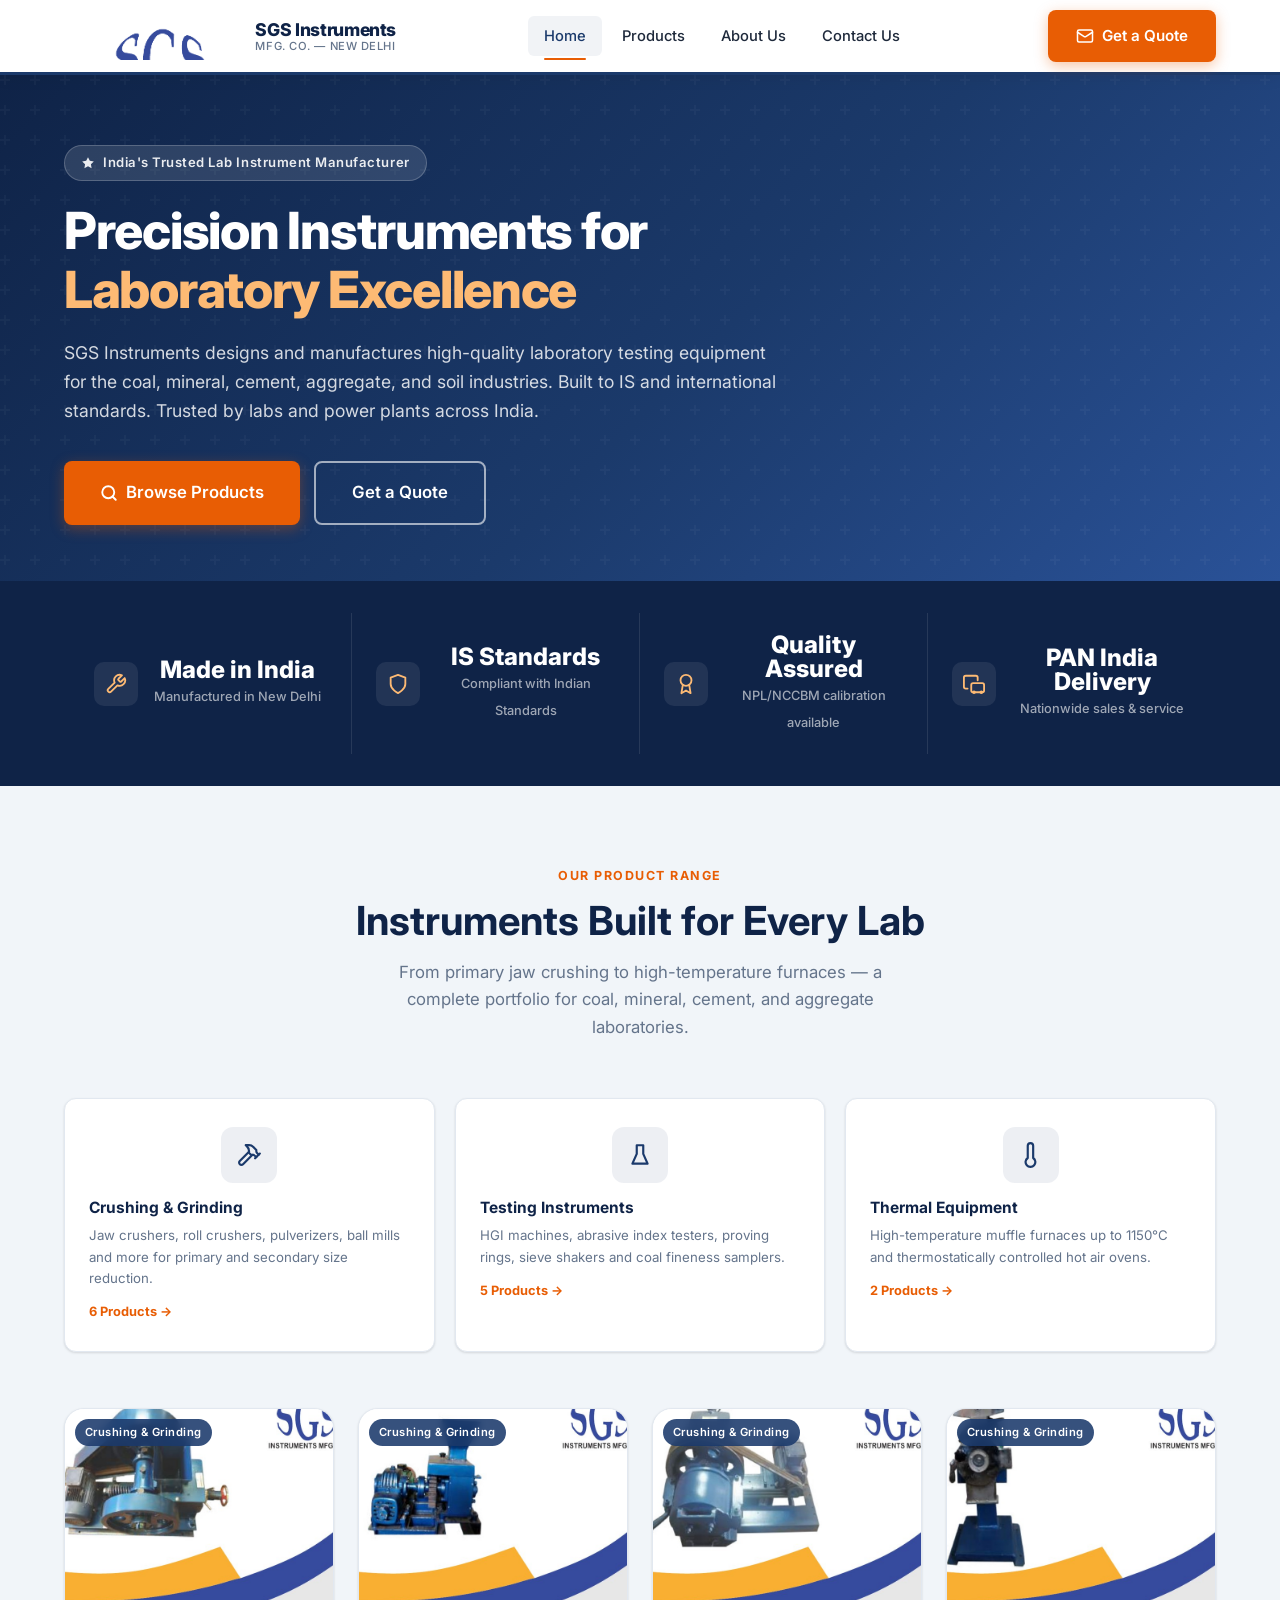
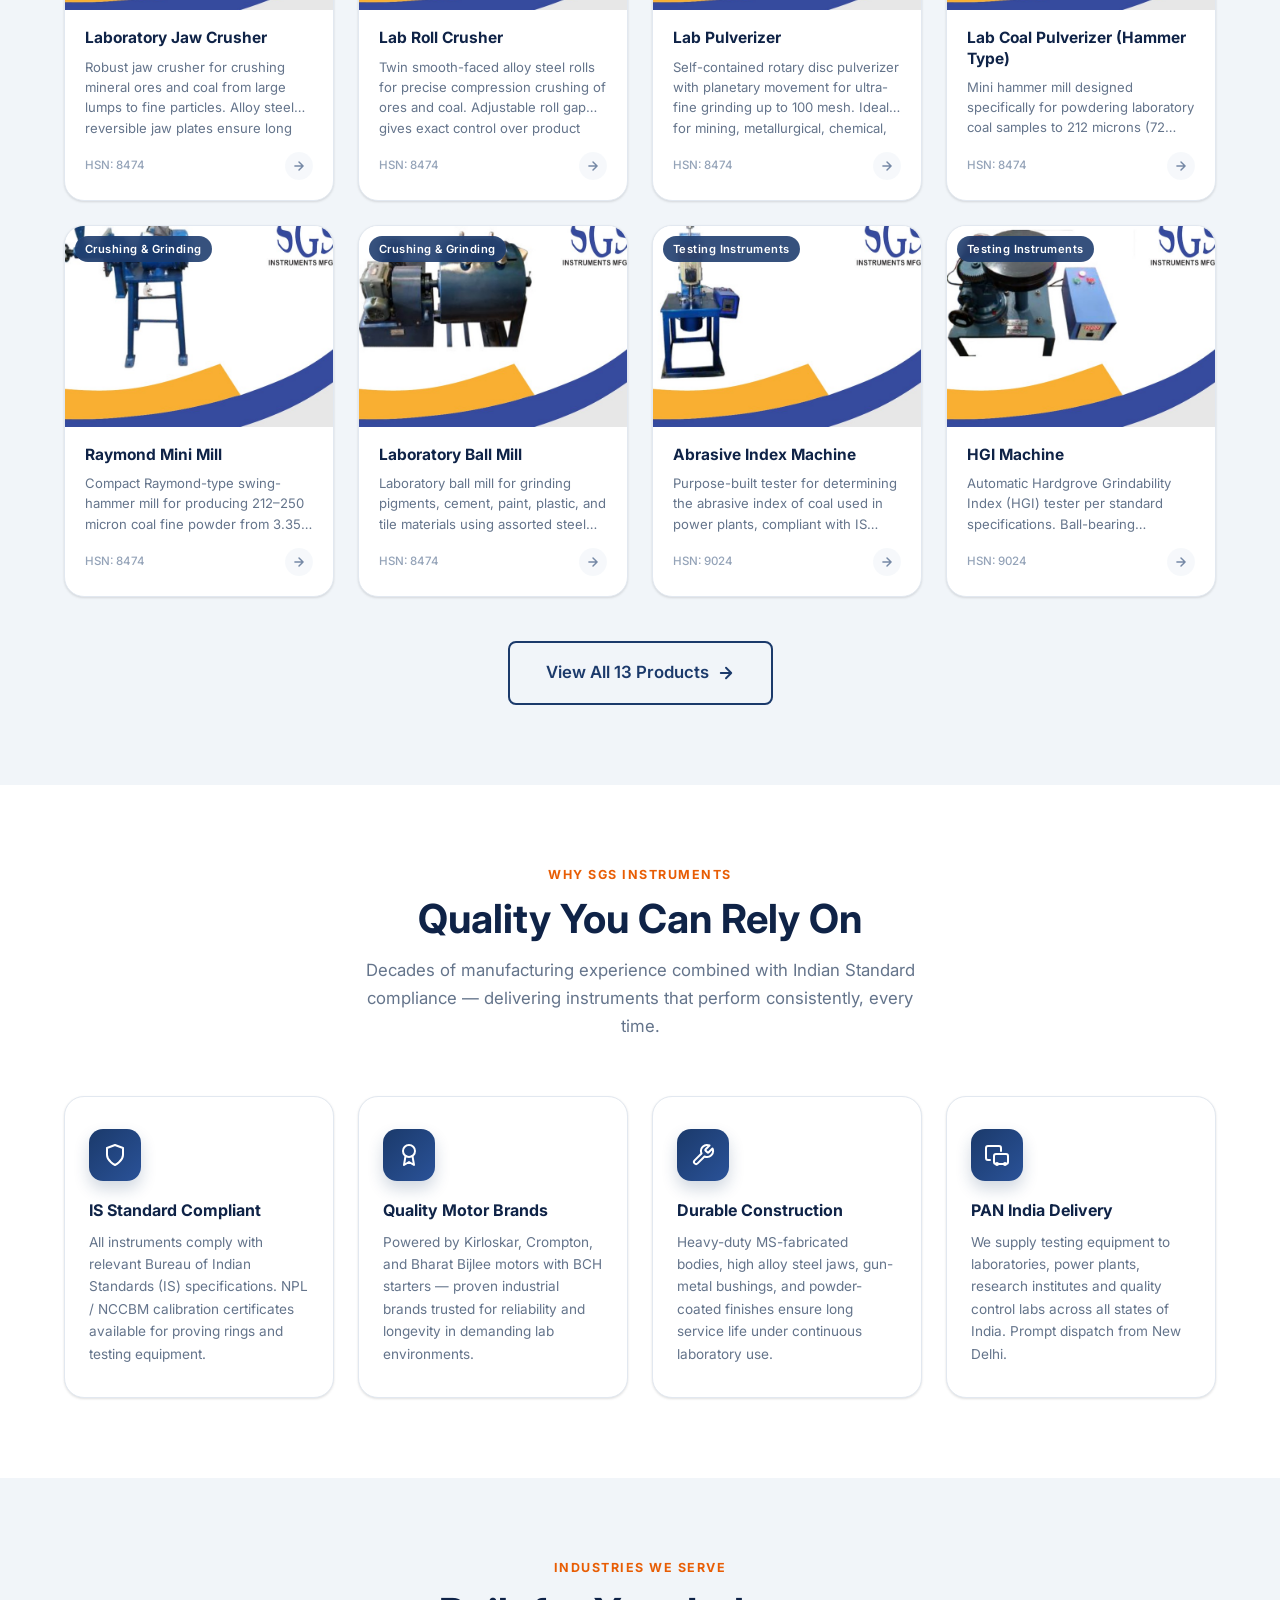
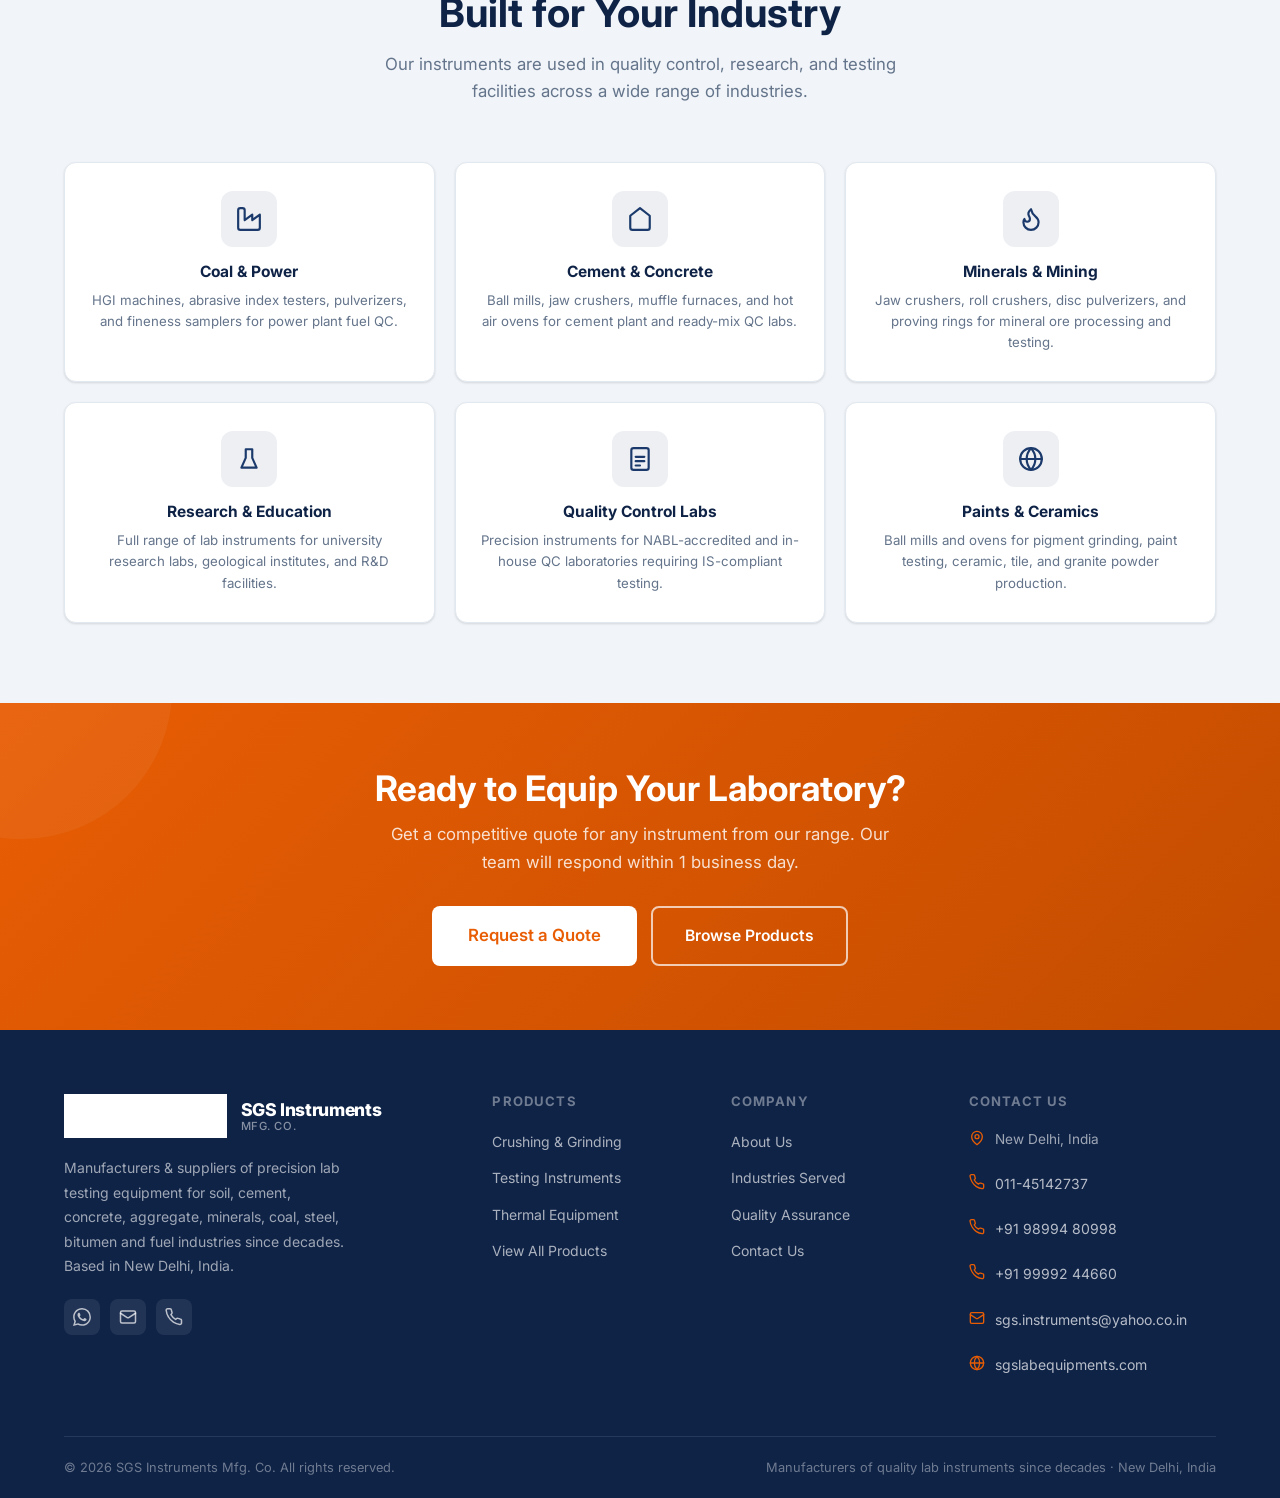
==== index.html @ 37572d3b "Initial website upload" ====
<!DOCTYPE html>
<html lang="en">
<head>
  <meta charset="UTF-8">
  <meta name="viewport" content="width=device-width, initial-scale=1.0">
  <title>SGS Instruments Mfg. Co. | Laboratory Testing Equipment Manufacturer, New Delhi</title>
  <meta name="description" content="SGS Instruments Mfg. Co. — Manufacturers and suppliers of precision laboratory testing equipment for soil, cement, coal, minerals & aggregate. Jaw crushers, pulverizers, furnaces & more. New Delhi, India.">
  <meta name="keywords" content="laboratory testing equipment manufacturer India, lab jaw crusher, coal pulverizer, muffle furnace, lab instruments Delhi, SGS instruments, crushing grinding equipment">
  <meta name="robots" content="index, follow">
  <link rel="canonical" href="https://sgsinstruments.com/index.html">
  <!-- Open Graph -->
  <meta property="og:title" content="SGS Instruments Mfg. Co. — Lab Testing Equipment, New Delhi">
  <meta property="og:description" content="Precision lab testing instruments for soil, cement, coal, minerals & aggregate industries. Manufactured in New Delhi, India.">
  <meta property="og:type" content="website">
  <meta property="og:url" content="https://sgsinstruments.com">
  <!-- Fonts -->
  <link rel="preconnect" href="https://fonts.googleapis.com">
  <link rel="preconnect" href="https://fonts.gstatic.com" crossorigin>
  <link href="https://fonts.googleapis.com/css2?family=Inter:wght@400;500;600;700;800&display=swap" rel="stylesheet">
  <link rel="stylesheet" href="css/style.css">
  <!-- Structured Data -->
  <script type="application/ld+json">
  {
    "@context": "https://schema.org",
    "@type": "Organization",
    "name": "SGS Instruments Mfg. Co.",
    "url": "https://sgsinstruments.com",
    "logo": "https://sgsinstruments.com/images/sgs-logo.png",
    "description": "Manufacturers and suppliers of precision laboratory testing instruments for soil, cement, concrete, coal, minerals, aggregate and more.",
    "address": { "@type": "PostalAddress", "addressLocality": "New Delhi", "addressCountry": "IN" },
    "telephone": "+91-11-45142737",
    "email": "sgs.instruments@yahoo.co.in"
  }
  </script>
</head>
<body>

<header id="site-header">
  <div class="container">
    <div class="header-inner">
      <a href="index.html" class="logo-wrap">
        <img src="images/sgs-logo.png" alt="SGS Instruments Logo" class="logo-img" onerror="this.style.display='none'">
        <div class="logo-text">
          <strong>SGS Instruments</strong>
          <span>MFG. CO. — NEW DELHI</span>
        </div>
      </a>
      <nav class="main-nav" id="main-nav">
        <a href="index.html">Home</a>
        <a href="products.html">Products</a>
        <a href="about.html">About Us</a>
        <a href="contact.html">Contact Us</a>
      </nav>
      <div class="header-cta">
        <a href="contact.html" class="btn btn-primary">
          <svg width="18" height="18" viewBox="0 0 24 24" fill="none" stroke="currentColor" stroke-width="2" stroke-linecap="round" stroke-linejoin="round"><rect width="20" height="16" x="2" y="4" rx="2"/><path d="m22 7-8.97 5.7a1.94 1.94 0 0 1-2.06 0L2 7"/></svg> Get a Quote
        </a>
      </div>
      <button class="nav-toggle" id="nav-toggle" aria-label="Toggle menu">
        <span></span><span></span><span></span>
      </button>
    </div>
    <div class="mobile-menu" id="mobile-menu">
      <a href="index.html">Home</a>
      <a href="products.html">Products</a>
      <a href="about.html">About Us</a>
      <a href="contact.html">Contact Us</a>
      <a href="contact.html" class="btn btn-primary">Get a Quote</a>
    </div>
  </div>
</header>

<!-- HERO SECTION -->
<section class="hero">
  <div class="container">
    <div class="hero-grid">
      <div class="hero-content">
        <div class="hero-badge">
          <svg width="14" height="14" viewBox="0 0 24 24" fill="currentColor"><polygon points="12 2 15.09 8.26 22 9.27 17 14.14 18.18 21.02 12 17.77 5.82 21.02 7 14.14 2 9.27 8.91 8.26 12 2"/></svg>
          India's Trusted Lab Instrument Manufacturer
        </div>
        <h1>
          Precision Instruments for<br>
          <span class="accent">Laboratory Excellence</span>
        </h1>
        <p class="lead">
          SGS Instruments designs and manufactures high-quality laboratory testing equipment for the coal, mineral, cement, aggregate, and soil industries. Built to IS and international standards. Trusted by labs and power plants across India.
        </p>
        <div class="hero-actions">
          <a href="products.html" class="btn btn-primary btn-lg">
            <svg width="18" height="18" viewBox="0 0 24 24" fill="none" stroke="currentColor" stroke-width="2.5" stroke-linecap="round" stroke-linejoin="round"><path d="m21 21-4.34-4.34"/><circle cx="11" cy="11" r="8"/></svg>
            Browse Products
          </a>
          <a href="contact.html" class="btn btn-outline btn-lg">Get a Quote</a>
        </div>
      </div>
    </div>
  </div>
</section>

<!-- STATS BANNER -->
<div class="stats-banner">
  <div class="container">
    <div class="stats-grid">
      <div class="stat-box">
        <div class="icon-wrap">
          <svg width="22" height="22" viewBox="0 0 24 24" fill="none" stroke="#FDBA74" stroke-width="2" stroke-linecap="round" stroke-linejoin="round"><path d="M14.7 6.3a1 1 0 0 0 0 1.4l1.6 1.6a1 1 0 0 0 1.4 0l3.77-3.77a6 6 0 0 1-7.94 7.94l-6.91 6.91a2.12 2.12 0 0 1-3-3l6.91-6.91a6 6 0 0 1 7.94-7.94l-3.76 3.76z"/></svg>
        </div>
        <div class="stat-box-text"><strong>Made in India</strong><span>Manufactured in New Delhi</span></div>
      </div>
      <div class="stat-box">
        <div class="icon-wrap">
          <svg width="22" height="22" viewBox="0 0 24 24" fill="none" stroke="#FDBA74" stroke-width="2" stroke-linecap="round" stroke-linejoin="round"><path d="M12 22s8-4 8-10V5l-8-3-8 3v7c0 6 8 10 8 10z"/></svg>
        </div>
        <div class="stat-box-text"><strong>IS Standards</strong><span>Compliant with Indian Standards</span></div>
      </div>
      <div class="stat-box">
        <div class="icon-wrap">
          <svg width="22" height="22" viewBox="0 0 24 24" fill="none" stroke="#FDBA74" stroke-width="2" stroke-linecap="round" stroke-linejoin="round"><circle cx="12" cy="8" r="6"/><path d="M15.477 12.89 17 22l-5-3-5 3 1.523-9.11"/></svg>
        </div>
        <div class="stat-box-text"><strong>Quality Assured</strong><span>NPL/NCCBM calibration available</span></div>
      </div>
      <div class="stat-box">
        <div class="icon-wrap">
          <svg width="22" height="22" viewBox="0 0 24 24" fill="none" stroke="#FDBA74" stroke-width="2" stroke-linecap="round" stroke-linejoin="round"><path d="M5 17H3a2 2 0 0 1-2-2V5a2 2 0 0 1 2-2h11a2 2 0 0 1 2 2v3"/><rect x="9" y="11" width="14" height="10" rx="2"/><circle cx="12" cy="21" r="1"/><circle cx="20" cy="21" r="1"/></svg>
        </div>
        <div class="stat-box-text"><strong>PAN India Delivery</strong><span>Nationwide sales & service</span></div>
      </div>
    </div>
  </div>
</div>

<!-- PRODUCTS PREVIEW SECTION -->
<section class="section">
  <div class="container">
    <div class="section-header">
      <p class="eyebrow">Our Product Range</p>
      <h2>Instruments Built for Every Lab</h2>
      <p>From primary jaw crushing to high-temperature furnaces — a complete portfolio for coal, mineral, cement, and aggregate laboratories.</p>
    </div>

    <!-- Category cards -->
    <div class="industries-grid" style="margin-bottom:56px;">
      <a href="products.html?category=Crushing+%26+Grinding" class="industry-card" style="text-decoration:none;text-align:left;">
        <div class="industry-icon">
          <svg width="26" height="26" viewBox="0 0 24 24" fill="none" stroke="#1B3A6B" stroke-width="2" stroke-linecap="round" stroke-linejoin="round"><path d="m15 12-8.5 8.5c-.83.83-2.17.83-3 0 0 0 0 0 0 0a2.12 2.12 0 0 1 0-3L12 9"/><path d="M17.64 15 22 10.64"/><path d="m20.91 11.7-1.25-1.25c-.6-.6-.93-1.4-.93-2.25v-.86L16.01 4.6a5.56 5.56 0 0 0-3.94-1.64H9l.92.82A6.18 6.18 0 0 1 12 8.4v1.56l2 2h2.47l2.26 1.91"/></svg>
        </div>
        <h3>Crushing & Grinding</h3>
        <p>Jaw crushers, roll crushers, pulverizers, ball mills and more for primary and secondary size reduction.</p>
        <span style="font-size:0.8rem;font-weight:700;color:#E85D04;margin-top:12px;display:inline-block;">6 Products →</span>
      </a>
      <a href="products.html?category=Testing+Instruments" class="industry-card" style="text-decoration:none;text-align:left;">
        <div class="industry-icon">
          <svg width="26" height="26" viewBox="0 0 24 24" fill="none" stroke="#1B3A6B" stroke-width="2" stroke-linecap="round" stroke-linejoin="round"><path d="M9 3h6v8l4 9H5l4-9V3"/></svg>
        </div>
        <h3>Testing Instruments</h3>
        <p>HGI machines, abrasive index testers, proving rings, sieve shakers and coal fineness samplers.</p>
        <span style="font-size:0.8rem;font-weight:700;color:#E85D04;margin-top:12px;display:inline-block;">5 Products →</span>
      </a>
      <a href="products.html?category=Thermal+Equipment" class="industry-card" style="text-decoration:none;text-align:left;">
        <div class="industry-icon">
          <svg width="26" height="26" viewBox="0 0 24 24" fill="none" stroke="#1B3A6B" stroke-width="2" stroke-linecap="round" stroke-linejoin="round"><path d="M14 14.76V3.5a2.5 2.5 0 0 0-5 0v11.26a4.5 4.5 0 1 0 5 0z"/></svg>
        </div>
        <h3>Thermal Equipment</h3>
        <p>High-temperature muffle furnaces up to 1150°C and thermostatically controlled hot air ovens.</p>
        <span style="font-size:0.8rem;font-weight:700;color:#E85D04;margin-top:12px;display:inline-block;">2 Products →</span>
      </a>
    </div>

    <!-- Product cards grid (first 8) -->
    <div class="products-grid" id="home-products-grid"></div>

    <div style="text-align:center; margin-top:44px;">
      <a href="products.html" class="btn btn-ghost btn-lg">
        View All 13 Products
        <svg width="18" height="18" viewBox="0 0 24 24" fill="none" stroke="currentColor" stroke-width="2.5" stroke-linecap="round" stroke-linejoin="round"><path d="M5 12h14M12 5l7 7-7 7"/></svg>
      </a>
    </div>
  </div>
</section>

<!-- WHY CHOOSE US -->
<section class="section bg-white">
  <div class="container">
    <div class="section-header">
      <p class="eyebrow">Why SGS Instruments</p>
      <h2>Quality You Can Rely On</h2>
      <p>Decades of manufacturing experience combined with Indian Standard compliance — delivering instruments that perform consistently, every time.</p>
    </div>
    <div class="why-grid">
      <div class="why-card">
        <div class="why-icon">
          <svg width="24" height="24" viewBox="0 0 24 24" fill="none" stroke="white" stroke-width="2" stroke-linecap="round" stroke-linejoin="round"><path d="M12 22s8-4 8-10V5l-8-3-8 3v7c0 6 8 10 8 10z"/></svg>
        </div>
        <h3>IS Standard Compliant</h3>
        <p>All instruments comply with relevant Bureau of Indian Standards (IS) specifications. NPL / NCCBM calibration certificates available for proving rings and testing equipment.</p>
      </div>
      <div class="why-card">
        <div class="why-icon">
          <svg width="24" height="24" viewBox="0 0 24 24" fill="none" stroke="white" stroke-width="2" stroke-linecap="round" stroke-linejoin="round"><circle cx="12" cy="8" r="6"/><path d="M15.477 12.89 17 22l-5-3-5 3 1.523-9.11"/></svg>
        </div>
        <h3>Quality Motor Brands</h3>
        <p>Powered by Kirloskar, Crompton, and Bharat Bijlee motors with BCH starters — proven industrial brands trusted for reliability and longevity in demanding lab environments.</p>
      </div>
      <div class="why-card">
        <div class="why-icon">
          <svg width="24" height="24" viewBox="0 0 24 24" fill="none" stroke="white" stroke-width="2" stroke-linecap="round" stroke-linejoin="round"><path d="M14.7 6.3a1 1 0 0 0 0 1.4l1.6 1.6a1 1 0 0 0 1.4 0l3.77-3.77a6 6 0 0 1-7.94 7.94l-6.91 6.91a2.12 2.12 0 0 1-3-3l6.91-6.91a6 6 0 0 1 7.94-7.94l-3.76 3.76z"/></svg>
        </div>
        <h3>Durable Construction</h3>
        <p>Heavy-duty MS-fabricated bodies, high alloy steel jaws, gun-metal bushings, and powder-coated finishes ensure long service life under continuous laboratory use.</p>
      </div>
      <div class="why-card">
        <div class="why-icon">
          <svg width="24" height="24" viewBox="0 0 24 24" fill="none" stroke="white" stroke-width="2" stroke-linecap="round" stroke-linejoin="round"><path d="M5 17H3a2 2 0 0 1-2-2V5a2 2 0 0 1 2-2h11a2 2 0 0 1 2 2v3"/><rect x="9" y="11" width="14" height="10" rx="2"/><circle cx="12" cy="21" r="1"/><circle cx="20" cy="21" r="1"/></svg>
        </div>
        <h3>PAN India Delivery</h3>
        <p>We supply testing equipment to laboratories, power plants, research institutes and quality control labs across all states of India. Prompt dispatch from New Delhi.</p>
      </div>
    </div>
  </div>
</section>

<!-- INDUSTRIES SERVED -->
<section class="section">
  <div class="container">
    <div class="section-header">
      <p class="eyebrow">Industries We Serve</p>
      <h2>Built for Your Industry</h2>
      <p>Our instruments are used in quality control, research, and testing facilities across a wide range of industries.</p>
    </div>
    <div class="industries-grid">
      <div class="industry-card">
        <div class="industry-icon">
          <svg width="26" height="26" viewBox="0 0 24 24" fill="none" stroke="#1B3A6B" stroke-width="2" stroke-linecap="round" stroke-linejoin="round"><path d="M2 20a2 2 0 0 0 2 2h16a2 2 0 0 0 2-2V8l-7 5V8l-7 5V4a2 2 0 0 0-2-2H4a2 2 0 0 0-2 2Z"/></svg>
        </div>
        <h3>Coal & Power</h3>
        <p>HGI machines, abrasive index testers, pulverizers, and fineness samplers for power plant fuel QC.</p>
      </div>
      <div class="industry-card">
        <div class="industry-icon">
          <svg width="26" height="26" viewBox="0 0 24 24" fill="none" stroke="#1B3A6B" stroke-width="2" stroke-linecap="round" stroke-linejoin="round"><path d="M3 9l9-7 9 7v11a2 2 0 0 1-2 2H5a2 2 0 0 1-2-2z"/></svg>
        </div>
        <h3>Cement & Concrete</h3>
        <p>Ball mills, jaw crushers, muffle furnaces, and hot air ovens for cement plant and ready-mix QC labs.</p>
      </div>
      <div class="industry-card">
        <div class="industry-icon">
          <svg width="26" height="26" viewBox="0 0 24 24" fill="none" stroke="#1B3A6B" stroke-width="2" stroke-linecap="round" stroke-linejoin="round"><path d="M8.5 14.5A2.5 2.5 0 0 0 11 12c0-1.38-.5-2-1-3-1.072-2.143-.224-4.054 2-6 .5 2.5 2 4.9 4 6.5 2 1.6 3 3.5 3 5.5a7 7 0 1 1-14 0c0-1.153.433-2.294 1-3a2.5 2.5 0 0 0 2.5 2.5z"/></svg>
        </div>
        <h3>Minerals & Mining</h3>
        <p>Jaw crushers, roll crushers, disc pulverizers, and proving rings for mineral ore processing and testing.</p>
      </div>
      <div class="industry-card">
        <div class="industry-icon">
          <svg width="26" height="26" viewBox="0 0 24 24" fill="none" stroke="#1B3A6B" stroke-width="2" stroke-linecap="round" stroke-linejoin="round"><path d="M9 3h6v8l4 9H5l4-9V3"/></svg>
        </div>
        <h3>Research & Education</h3>
        <p>Full range of lab instruments for university research labs, geological institutes, and R&D facilities.</p>
      </div>
      <div class="industry-card">
        <div class="industry-icon">
          <svg width="26" height="26" viewBox="0 0 24 24" fill="none" stroke="#1B3A6B" stroke-width="2" stroke-linecap="round" stroke-linejoin="round"><rect width="16" height="20" x="4" y="2" rx="2"/><line x1="8" x2="16" y1="10" y2="10"/><line x1="8" x2="16" y1="14" y2="14"/><line x1="8" x2="12" y1="18" y2="18"/></svg>
        </div>
        <h3>Quality Control Labs</h3>
        <p>Precision instruments for NABL-accredited and in-house QC laboratories requiring IS-compliant testing.</p>
      </div>
      <div class="industry-card">
        <div class="industry-icon">
          <svg width="26" height="26" viewBox="0 0 24 24" fill="none" stroke="#1B3A6B" stroke-width="2" stroke-linecap="round" stroke-linejoin="round"><circle cx="12" cy="12" r="10"/><path d="M12 2a14.5 14.5 0 0 0 0 20 14.5 14.5 0 0 0 0-20"/><path d="M2 12h20"/></svg>
        </div>
        <h3>Paints & Ceramics</h3>
        <p>Ball mills and ovens for pigment grinding, paint testing, ceramic, tile, and granite powder production.</p>
      </div>
    </div>
  </div>
</section>

<!-- CTA BANNER -->
<section class="cta-banner">
  <div class="container" style="position:relative;z-index:1">
    <h2>Ready to Equip Your Laboratory?</h2>
    <p>Get a competitive quote for any instrument from our range. Our team will respond within 1 business day.</p>
    <div class="cta-actions">
      <a href="contact.html" class="btn btn-white btn-lg">Request a Quote</a>
      <a href="products.html" class="btn-outline-white btn-lg">Browse Products</a>
    </div>
  </div>
</section>

<!-- FOOTER (injected by app.js) -->
<footer id="site-footer"></footer>

<script src="js/products-data.js"></script>
<script src="js/app.js"></script>
<script>
// Render first 8 product cards on homepage
document.addEventListener('DOMContentLoaded', () => {
  const grid = document.getElementById('home-products-grid');
  if (!grid || !PRODUCTS) return;

  const first8 = PRODUCTS.slice(0, 8);
  grid.innerHTML = first8.map(p => `
    <a class="product-card" href="product.html?id=${p.id}">
      <div class="card-img">
        <img src="${p.image}" alt="${p.name}" loading="lazy">
        <span class="card-category-badge">${p.category}</span>
      </div>
      <div class="card-body">
        <h3>${p.name}</h3>
        <p>${p.shortDesc}</p>
        <div class="card-footer-row">
          <span class="hsn-tag">HSN: ${p.hsnCode}</span>
          <span class="card-arrow">
            <svg width="14" height="14" viewBox="0 0 24 24" fill="none" stroke="currentColor" stroke-width="2.5" stroke-linecap="round" stroke-linejoin="round"><path d="M5 12h14M12 5l7 7-7 7"/></svg>
          </span>
        </div>
      </div>
    </a>
  `).join('');
});
</script>
</body>
</html>
---- css/style.css ----
/* ============================================================
   SGS INSTRUMENTS — MAIN STYLESHEET
   Design System: Deep Navy (#1B3A6B) + Orange (#E85D04) + White
   ============================================================ */

/* ---------- CSS Variables ---------- */
:root {
  --primary:       #1B3A6B;
  --primary-dark:  #0F2347;
  --primary-light: #2A5298;
  --accent:        #E85D04;
  --accent-hover:  #C44D00;
  --white:         #FFFFFF;
  --bg:            #F1F5F9;
  --surface:       #FFFFFF;
  --border:        #E2E8F0;
  --text:          #1E293B;
  --text-muted:    #64748B;
  --text-light:    #94A3B8;
  --success:       #16A34A;
  --shadow-sm:     0 1px 3px rgba(0,0,0,0.08), 0 1px 2px rgba(0,0,0,0.05);
  --shadow-md:     0 4px 16px rgba(0,0,0,0.08), 0 2px 6px rgba(0,0,0,0.05);
  --shadow-lg:     0 10px 40px rgba(0,0,0,0.10), 0 4px 12px rgba(0,0,0,0.07);
  --shadow-xl:     0 20px 60px rgba(0,0,0,0.14), 0 8px 24px rgba(0,0,0,0.08);
  --radius:        12px;
  --radius-lg:     20px;
  --transition:    0.25s ease;
}

/* ---------- Reset & Base ---------- */
*, *::before, *::after { box-sizing: border-box; margin: 0; padding: 0; }

html { scroll-behavior: smooth; }

body {
  font-family: 'Inter', system-ui, -apple-system, sans-serif;
  font-size: 16px;
  line-height: 1.65;
  color: var(--text);
  background: var(--bg);
}

img { max-width: 100%; height: auto; display: block; }
a  { text-decoration: none; color: inherit; }
ul { list-style: none; }

h1, h2, h3, h4 {
  line-height: 1.2;
  font-weight: 700;
  color: var(--text);
}

/* ---------- Utility Classes ---------- */
.container {
  max-width: 1200px;
  margin: 0 auto;
  padding: 0 24px;
}

.section { padding: 80px 0; }
.section-sm { padding: 50px 0; }

.section-header { text-align: center; margin-bottom: 56px; }
.section-header .eyebrow {
  font-size: 0.78rem;
  font-weight: 700;
  letter-spacing: 0.12em;
  text-transform: uppercase;
  color: var(--accent);
  margin-bottom: 10px;
}
.section-header h2 {
  font-size: clamp(1.7rem, 3.5vw, 2.5rem);
  color: var(--primary-dark);
  margin-bottom: 14px;
}
.section-header p {
  font-size: 1.05rem;
  color: var(--text-muted);
  max-width: 560px;
  margin: 0 auto;
}

.btn {
  display: inline-flex;
  align-items: center;
  gap: 8px;
  padding: 13px 28px;
  border-radius: 8px;
  font-size: 0.95rem;
  font-weight: 600;
  cursor: pointer;
  border: none;
  transition: all var(--transition);
  white-space: nowrap;
}
.btn-primary {
  background: var(--accent);
  color: var(--white);
  box-shadow: 0 4px 14px rgba(232, 93, 4, 0.35);
}
.btn-primary:hover {
  background: var(--accent-hover);
  box-shadow: 0 6px 20px rgba(232, 93, 4, 0.45);
  transform: translateY(-1px);
}
.btn-outline {
  background: transparent;
  color: var(--white);
  border: 2px solid rgba(255,255,255,0.6);
}
.btn-outline:hover {
  background: rgba(255,255,255,0.12);
  border-color: var(--white);
}
.btn-secondary {
  background: var(--primary);
  color: var(--white);
}
.btn-secondary:hover {
  background: var(--primary-dark);
  transform: translateY(-1px);
}
.btn-ghost {
  background: transparent;
  color: var(--primary);
  border: 2px solid var(--primary);
}
.btn-ghost:hover {
  background: var(--primary);
  color: var(--white);
}
.btn-lg { padding: 16px 36px; font-size: 1.05rem; }

/* ---------- Header / Navigation ---------- */
#site-header {
  position: sticky;
  top: 0;
  z-index: 1000;
  background: var(--white);
  box-shadow: 0 2px 16px rgba(0,0,0,0.07);
  border-bottom: 3px solid var(--primary);
}
.header-inner {
  display: flex;
  align-items: center;
  justify-content: space-between;
  height: 72px;
  gap: 32px;
}
.logo-wrap {
  display: flex;
  align-items: center;
  gap: 14px;
  flex-shrink: 0;
}
.logo-img { height: 48px; width: auto; }
.logo-text { display: flex; flex-direction: column; line-height: 1.2; }
.logo-text strong {
  font-size: 1.1rem;
  font-weight: 800;
  color: var(--primary-dark);
  letter-spacing: -0.02em;
}
.logo-text span {
  font-size: 0.7rem;
  color: var(--text-muted);
  letter-spacing: 0.05em;
  font-weight: 500;
}

nav.main-nav { display: flex; align-items: center; gap: 4px; }
nav.main-nav a {
  padding: 8px 16px;
  border-radius: 6px;
  font-size: 0.92rem;
  font-weight: 500;
  color: var(--text);
  transition: all var(--transition);
  position: relative;
}
nav.main-nav a:hover,
nav.main-nav a.active {
  color: var(--primary);
  background: rgba(27, 58, 107, 0.06);
}
nav.main-nav a.active::after {
  content: '';
  position: absolute;
  bottom: -4px;
  left: 16px;
  right: 16px;
  height: 2px;
  background: var(--accent);
  border-radius: 2px;
}

.header-cta { flex-shrink: 0; }

/* Mobile nav toggle */
.nav-toggle {
  display: none;
  background: none;
  border: none;
  cursor: pointer;
  padding: 6px;
  flex-direction: column;
  gap: 5px;
}
.nav-toggle span {
  display: block;
  width: 24px;
  height: 2px;
  background: var(--primary-dark);
  border-radius: 2px;
  transition: all var(--transition);
}
.nav-toggle.open span:nth-child(1) { transform: rotate(45deg) translate(5px, 5px); }
.nav-toggle.open span:nth-child(2) { opacity: 0; }
.nav-toggle.open span:nth-child(3) { transform: rotate(-45deg) translate(5px, -5px); }

.mobile-menu { display: none; }

/* ---------- Hero Section ---------- */
.hero {
  background: linear-gradient(135deg, var(--primary-dark) 0%, var(--primary) 55%, var(--primary-light) 100%);
  color: var(--white);
  padding: 70px 0 56px;
  position: relative;
  overflow: hidden;
}
.hero::before {
  content: '';
  position: absolute;
  inset: 0;
  background: url("data:image/svg+xml,%3Csvg width='60' height='60' viewBox='0 0 60 60' xmlns='http://www.w3.org/2000/svg'%3E%3Cg fill='none' fill-rule='evenodd'%3E%3Cg fill='%23ffffff' fill-opacity='0.03'%3E%3Cpath d='M36 34v-4h-2v4h-4v2h4v4h2v-4h4v-2h-4zm0-30V0h-2v4h-4v2h4v4h2V6h4V4h-4zM6 34v-4H4v4H0v2h4v4h2v-4h4v-2H6zM6 4V0H4v4H0v2h4v4h2V6h4V4H6z'/%3E%3C/g%3E%3C/g%3E%3C/svg%3E");
}
.hero-grid {
  display: grid;
  grid-template-columns: 1fr;
  position: relative;
  z-index: 1;
}
.hero-badge {
  display: inline-flex;
  align-items: center;
  gap: 8px;
  background: rgba(255,255,255,0.12);
  border: 1px solid rgba(255,255,255,0.2);
  border-radius: 100px;
  padding: 6px 16px;
  font-size: 0.82rem;
  font-weight: 600;
  letter-spacing: 0.04em;
  margin-bottom: 20px;
  color: rgba(255,255,255,0.9);
}
.hero h1 {
  font-size: clamp(2rem, 4.5vw, 3.2rem);
  font-weight: 800;
  color: var(--white);
  letter-spacing: -0.025em;
  margin-bottom: 20px;
  line-height: 1.15;
}
.hero h1 .accent { color: #FDBA74; }
.hero p.lead {
  font-size: 1.1rem;
  color: rgba(255,255,255,0.82);
  margin-bottom: 36px;
  max-width: 720px;
}
.hero-actions { display: flex; gap: 14px; flex-wrap: wrap; }
.hero-stats {
  display: flex;
  gap: 32px;
  margin-top: 48px;
  padding-top: 32px;
  border-top: 1px solid rgba(255,255,255,0.15);
}
.stat-item {}
.stat-item strong {
  display: block;
  font-size: 1.8rem;
  font-weight: 800;
  color: var(--white);
  line-height: 1;
}
.stat-item span {
  font-size: 0.82rem;
  color: rgba(255,255,255,0.65);
  font-weight: 500;
}

.hero-visual {
  display: flex;
  align-items: center;
  justify-content: center;
}
.hero-img-grid {
  display: grid;
  grid-template-columns: 1fr 1fr;
  gap: 12px;
  max-width: 440px;
  width: 100%;
}
.hero-img-card {
  border-radius: var(--radius);
  overflow: hidden;
  aspect-ratio: 4/3;
  box-shadow: var(--shadow-lg);
  position: relative;
}
.hero-img-card img {
  width: 100%;
  height: 100%;
  object-fit: cover;
  transition: transform 0.6s ease;
}
.hero-img-card:hover img { transform: scale(1.05); }
.hero-img-card:nth-child(1) { transform: translateY(-8px); }
.hero-img-card:nth-child(4) { transform: translateY(8px); }

/* ---------- Stats Banner ---------- */
.stats-banner {
  background: var(--primary-dark);
  padding: 32px 0;
}
.stats-grid {
  display: grid;
  grid-template-columns: repeat(4, 1fr);
  gap: 0;
  divide-x: 1px solid rgba(255,255,255,0.1);
}
.stat-box {
  text-align: center;
  padding: 20px 24px;
  border-right: 1px solid rgba(255,255,255,0.1);
  display: flex;
  align-items: center;
  gap: 16px;
  justify-content: center;
}
.stat-box:last-child { border-right: none; }
.stat-box .icon-wrap {
  width: 44px;
  height: 44px;
  background: rgba(255,255,255,0.08);
  border-radius: 10px;
  display: flex;
  align-items: center;
  justify-content: center;
  flex-shrink: 0;
}
.stat-box .icon-wrap svg { color: #FDBA74; }
.stat-box-text strong {
  display: block;
  font-size: 1.5rem;
  font-weight: 800;
  color: var(--white);
  line-height: 1;
}
.stat-box-text span {
  font-size: 0.8rem;
  color: rgba(255,255,255,0.6);
  font-weight: 500;
}

/* ---------- Products Grid ---------- */
.products-grid {
  display: grid;
  grid-template-columns: repeat(4, 1fr);
  gap: 24px;
}

.product-card {
  background: var(--white);
  border-radius: var(--radius-lg);
  overflow: hidden;
  box-shadow: var(--shadow-sm);
  border: 1px solid var(--border);
  transition: all 0.3s ease;
  display: flex;
  flex-direction: column;
  cursor: pointer;
  text-decoration: none;
  color: inherit;
}
.product-card:hover {
  box-shadow: var(--shadow-lg);
  transform: translateY(-6px);
  border-color: transparent;
}
.product-card:hover .card-img img { transform: scale(1.07); }
.product-card:hover .card-arrow { transform: translateX(4px); opacity: 1; color: var(--accent); }

.card-img {
  position: relative;
  aspect-ratio: 4/3;
  overflow: hidden;
  background: #f0f4f8;
}
.card-img img {
  width: 100%;
  height: 100%;
  object-fit: cover;
  transition: transform 0.5s ease;
}
.card-category-badge {
  position: absolute;
  top: 10px;
  left: 10px;
  background: rgba(27, 58, 107, 0.88);
  color: var(--white);
  font-size: 0.7rem;
  font-weight: 600;
  letter-spacing: 0.04em;
  padding: 4px 10px;
  border-radius: 100px;
  backdrop-filter: blur(4px);
}

.card-body {
  padding: 18px 20px 20px;
  flex: 1;
  display: flex;
  flex-direction: column;
}
.card-body h3 {
  font-size: 0.97rem;
  font-weight: 700;
  color: var(--primary-dark);
  margin-bottom: 8px;
  line-height: 1.3;
}
.card-body p {
  font-size: 0.82rem;
  color: var(--text-muted);
  line-height: 1.55;
  flex: 1;
  margin-bottom: 14px;
  display: -webkit-box;
  -webkit-line-clamp: 3;
  -webkit-box-orient: vertical;
  overflow: hidden;
}
.card-footer-row {
  display: flex;
  align-items: center;
  justify-content: space-between;
  margin-top: auto;
}
.hsn-tag {
  font-size: 0.72rem;
  color: var(--text-light);
  font-weight: 500;
}
.card-arrow {
  width: 28px;
  height: 28px;
  background: var(--bg);
  border-radius: 50%;
  display: flex;
  align-items: center;
  justify-content: center;
  transition: all var(--transition);
  opacity: 0.6;
  color: var(--primary);
}

/* ---------- Category Filter Tabs ---------- */
.filter-tabs {
  display: flex;
  gap: 8px;
  flex-wrap: wrap;
  margin-bottom: 40px;
  justify-content: center;
}
.filter-tab {
  padding: 9px 20px;
  border-radius: 100px;
  font-size: 0.875rem;
  font-weight: 600;
  cursor: pointer;
  border: 2px solid var(--border);
  background: var(--white);
  color: var(--text-muted);
  transition: all var(--transition);
}
.filter-tab:hover {
  border-color: var(--primary);
  color: var(--primary);
}
.filter-tab.active {
  background: var(--primary);
  border-color: var(--primary);
  color: var(--white);
  box-shadow: 0 4px 12px rgba(27, 58, 107, 0.28);
}

/* ---------- Product Detail Page ---------- */
.product-hero {
  background: linear-gradient(135deg, var(--primary-dark) 0%, var(--primary) 100%);
  padding: 50px 0 60px;
  color: var(--white);
  position: relative;
  overflow: hidden;
}
.product-hero::before {
  content: '';
  position: absolute;
  top: -50%;
  right: -10%;
  width: 500px;
  height: 500px;
  border-radius: 50%;
  background: rgba(255,255,255,0.03);
}
.breadcrumb {
  display: flex;
  align-items: center;
  gap: 8px;
  font-size: 0.82rem;
  color: rgba(255,255,255,0.6);
  margin-bottom: 20px;
}
.breadcrumb a { color: rgba(255,255,255,0.6); transition: color var(--transition); }
.breadcrumb a:hover { color: var(--white); }
.breadcrumb-sep { opacity: 0.4; }

.product-hero h1 {
  font-size: clamp(1.6rem, 3.5vw, 2.4rem);
  color: var(--white);
  font-weight: 800;
  margin-bottom: 12px;
  letter-spacing: -0.02em;
}
.product-hero .tagline {
  font-size: 1.05rem;
  color: rgba(255,255,255,0.75);
  max-width: 560px;
}
.product-hero-meta {
  display: flex;
  gap: 20px;
  margin-top: 24px;
  flex-wrap: wrap;
}
.meta-chip {
  display: flex;
  align-items: center;
  gap: 6px;
  background: rgba(255,255,255,0.1);
  border: 1px solid rgba(255,255,255,0.18);
  padding: 6px 14px;
  border-radius: 100px;
  font-size: 0.82rem;
  color: rgba(255,255,255,0.85);
  font-weight: 500;
}
.meta-chip svg { color: #FDBA74; }

.product-layout {
  display: grid;
  grid-template-columns: 1fr 380px;
  gap: 32px;
  padding: 40px 0 80px;
  align-items: start;
}
.product-main-img {
  border-radius: var(--radius-lg);
  overflow: hidden;
  box-shadow: var(--shadow-md);
  aspect-ratio: 4/3;
  background: var(--white);
}
.product-main-img img {
  width: 100%;
  height: 100%;
  object-fit: cover;
}

.product-side {
  display: flex;
  flex-direction: column;
  gap: 20px;
  position: sticky;
  top: 96px;
}
.enquiry-card {
  background: var(--white);
  border-radius: var(--radius-lg);
  padding: 28px;
  box-shadow: var(--shadow-md);
  border: 1px solid var(--border);
}
.enquiry-card h3 {
  font-size: 1.05rem;
  color: var(--primary-dark);
  margin-bottom: 6px;
}
.enquiry-card p {
  font-size: 0.85rem;
  color: var(--text-muted);
  margin-bottom: 20px;
}
.enquiry-card .btn { width: 100%; justify-content: center; margin-bottom: 10px; }

.contact-quick {
  background: var(--white);
  border-radius: var(--radius);
  padding: 20px;
  border: 1px solid var(--border);
}
.contact-quick h4 {
  font-size: 0.88rem;
  font-weight: 600;
  color: var(--primary-dark);
  margin-bottom: 14px;
}
.contact-item {
  display: flex;
  align-items: center;
  gap: 10px;
  margin-bottom: 10px;
  font-size: 0.85rem;
  color: var(--text-muted);
}
.contact-item svg { color: var(--primary); flex-shrink: 0; }
.contact-item a { color: var(--primary); font-weight: 500; }
.contact-item a:hover { color: var(--accent); }

.product-content { display: flex; flex-direction: column; gap: 28px; }

.content-card {
  background: var(--white);
  border-radius: var(--radius-lg);
  padding: 28px 32px;
  box-shadow: var(--shadow-sm);
  border: 1px solid var(--border);
}
.content-card h2 {
  font-size: 1.15rem;
  color: var(--primary-dark);
  margin-bottom: 16px;
  padding-bottom: 12px;
  border-bottom: 2px solid var(--bg);
  display: flex;
  align-items: center;
  gap: 10px;
}
.content-card h2 svg { color: var(--accent); }
.content-card p { color: var(--text-muted); line-height: 1.75; font-size: 0.97rem; }

/* Features Grid */
.features-list {
  display: grid;
  grid-template-columns: 1fr 1fr;
  gap: 12px;
}
.feature-item {
  display: flex;
  align-items: flex-start;
  gap: 10px;
  padding: 10px 0;
}
.feature-check {
  width: 20px;
  height: 20px;
  background: rgba(22, 163, 74, 0.1);
  border-radius: 50%;
  display: flex;
  align-items: center;
  justify-content: center;
  flex-shrink: 0;
  margin-top: 1px;
}
.feature-check svg { color: var(--success); }
.feature-item span { font-size: 0.88rem; color: var(--text); }

/* Models Table */
.models-table { width: 100%; border-collapse: collapse; font-size: 0.875rem; }
.models-table th {
  background: var(--primary-dark);
  color: var(--white);
  padding: 11px 14px;
  text-align: left;
  font-weight: 600;
  font-size: 0.8rem;
  letter-spacing: 0.03em;
}
.models-table th:first-child { border-radius: 8px 0 0 0; }
.models-table th:last-child  { border-radius: 0 8px 0 0; }
.models-table td {
  padding: 11px 14px;
  border-bottom: 1px solid var(--border);
  color: var(--text);
}
.models-table tr:nth-child(even) td { background: #F8FAFC; }
.models-table tr:last-child td { border-bottom: none; }
.models-table tr:hover td { background: rgba(27, 58, 107, 0.04); }
.model-no { font-weight: 700; color: var(--primary); }

/* Applications */
.apps-grid {
  display: flex;
  flex-wrap: wrap;
  gap: 10px;
}
.app-chip {
  display: flex;
  align-items: center;
  gap: 6px;
  background: rgba(27, 58, 107, 0.07);
  color: var(--primary);
  padding: 7px 14px;
  border-radius: 100px;
  font-size: 0.82rem;
  font-weight: 600;
}

/* ---------- About & Services Sections ---------- */
.about-grid {
  display: grid;
  grid-template-columns: 1fr 1fr;
  gap: 64px;
  align-items: center;
}
.about-img {
  border-radius: var(--radius-lg);
  overflow: hidden;
  box-shadow: var(--shadow-lg);
}
.about-img img { width: 100%; height: 400px; object-fit: cover; }
.about-text h2 { font-size: clamp(1.5rem, 2.8vw, 2.1rem); color: var(--primary-dark); margin-bottom: 20px; }
.about-text p { color: var(--text-muted); margin-bottom: 16px; line-height: 1.8; }
.about-text .btn { margin-top: 12px; }

.industries-grid {
  display: grid;
  grid-template-columns: repeat(3, 1fr);
  gap: 20px;
}
.industry-card {
  background: var(--white);
  border-radius: var(--radius);
  padding: 28px 24px;
  box-shadow: var(--shadow-sm);
  border: 1px solid var(--border);
  transition: all var(--transition);
  text-align: center;
}
.industry-card:hover {
  box-shadow: var(--shadow-md);
  transform: translateY(-4px);
  border-color: rgba(27, 58, 107, 0.2);
}
.industry-icon {
  width: 56px;
  height: 56px;
  background: rgba(27, 58, 107, 0.08);
  border-radius: var(--radius);
  display: flex;
  align-items: center;
  justify-content: center;
  margin: 0 auto 16px;
  transition: all var(--transition);
}
.industry-card:hover .industry-icon { background: var(--primary); }
.industry-card:hover .industry-icon svg { color: var(--white) !important; }
.industry-icon svg { color: var(--primary); }
.industry-card h3 { font-size: 0.97rem; color: var(--primary-dark); margin-bottom: 8px; }
.industry-card p { font-size: 0.83rem; color: var(--text-muted); line-height: 1.6; }

/* Why Choose Us */
.why-grid {
  display: grid;
  grid-template-columns: repeat(4, 1fr);
  gap: 24px;
}
.why-card {
  background: var(--white);
  border-radius: var(--radius-lg);
  padding: 32px 24px;
  box-shadow: var(--shadow-sm);
  border: 1px solid var(--border);
  transition: all 0.3s ease;
  position: relative;
  overflow: hidden;
}
.why-card::before {
  content: '';
  position: absolute;
  top: 0;
  left: 0;
  right: 0;
  height: 4px;
  background: linear-gradient(90deg, var(--primary), var(--accent));
  transform: scaleX(0);
  transition: transform var(--transition);
  transform-origin: left;
}
.why-card:hover::before { transform: scaleX(1); }
.why-card:hover { box-shadow: var(--shadow-lg); transform: translateY(-5px); }
.why-icon {
  width: 52px;
  height: 52px;
  background: linear-gradient(135deg, var(--primary), var(--primary-light));
  border-radius: 14px;
  display: flex;
  align-items: center;
  justify-content: center;
  margin-bottom: 20px;
  box-shadow: 0 8px 16px rgba(27, 58, 107, 0.2);
}
.why-icon svg { color: var(--white); }
.why-card h3 { font-size: 1rem; color: var(--primary-dark); margin-bottom: 10px; }
.why-card p { font-size: 0.85rem; color: var(--text-muted); line-height: 1.65; }

/* ---------- Contact Section & Form ---------- */
.contact-layout {
  display: grid;
  grid-template-columns: 1fr 1.4fr;
  gap: 48px;
  align-items: start;
}
.contact-info h2 { font-size: 1.9rem; color: var(--primary-dark); margin-bottom: 14px; }
.contact-info p { color: var(--text-muted); margin-bottom: 32px; line-height: 1.75; }
.contact-detail {
  display: flex;
  gap: 16px;
  margin-bottom: 22px;
  align-items: flex-start;
}
.detail-icon {
  width: 44px;
  height: 44px;
  background: rgba(27, 58, 107, 0.08);
  border-radius: 10px;
  display: flex;
  align-items: center;
  justify-content: center;
  flex-shrink: 0;
}
.detail-icon svg { color: var(--primary); }
.detail-text strong { display: block; font-size: 0.88rem; font-weight: 700; color: var(--text); margin-bottom: 3px; }
.detail-text span, .detail-text a { font-size: 0.88rem; color: var(--text-muted); display: block; line-height: 1.5; }
.detail-text a:hover { color: var(--primary); }

.contact-form-card {
  background: var(--white);
  border-radius: var(--radius-lg);
  padding: 36px;
  box-shadow: var(--shadow-lg);
  border: 1px solid var(--border);
}
.contact-form-card h3 { font-size: 1.3rem; color: var(--primary-dark); margin-bottom: 6px; }
.contact-form-card .sub { font-size: 0.875rem; color: var(--text-muted); margin-bottom: 26px; }

.form-row { display: grid; grid-template-columns: 1fr 1fr; gap: 16px; }
.form-group { margin-bottom: 18px; }
.form-group label {
  display: block;
  font-size: 0.83rem;
  font-weight: 600;
  color: var(--text);
  margin-bottom: 6px;
}
.form-group label .required { color: var(--accent); margin-left: 3px; }
.form-group input,
.form-group select,
.form-group textarea {
  width: 100%;
  padding: 11px 14px;
  border: 2px solid var(--border);
  border-radius: 8px;
  font-size: 0.9rem;
  color: var(--text);
  background: var(--white);
  transition: all var(--transition);
  font-family: inherit;
  outline: none;
}
.form-group input:focus,
.form-group select:focus,
.form-group textarea:focus {
  border-color: var(--primary);
  box-shadow: 0 0 0 3px rgba(27, 58, 107, 0.1);
}
.form-group textarea { resize: vertical; min-height: 110px; }
.form-note { font-size: 0.77rem; color: var(--text-light); margin-top: 6px; }

/* Form success state */
.form-success {
  display: none;
  text-align: center;
  padding: 40px 20px;
}
.form-success .success-icon {
  width: 64px;
  height: 64px;
  background: rgba(22, 163, 74, 0.1);
  border-radius: 50%;
  display: flex;
  align-items: center;
  justify-content: center;
  margin: 0 auto 16px;
}
.form-success h3 { color: var(--success); margin-bottom: 8px; }
.form-success p { color: var(--text-muted); font-size: 0.9rem; }

/* ---------- Page Hero (Inner Pages) ---------- */
.page-hero {
  background: linear-gradient(135deg, var(--primary-dark) 0%, var(--primary) 100%);
  padding: 60px 0 60px;
  color: var(--white);
  position: relative;
  overflow: hidden;
}
.page-hero::before {
  content: '';
  position: absolute;
  top: -100px;
  right: -100px;
  width: 400px;
  height: 400px;
  background: rgba(255,255,255,0.04);
  border-radius: 50%;
}
.page-hero h1 {
  font-size: clamp(1.8rem, 4vw, 2.8rem);
  font-weight: 800;
  color: var(--white);
  letter-spacing: -0.02em;
  margin-bottom: 12px;
}
.page-hero p { font-size: 1.05rem; color: rgba(255,255,255,0.75); max-width: 560px; }

/* ---------- CTA Banner ---------- */
.cta-banner {
  background: linear-gradient(135deg, var(--accent) 0%, #C44D00 100%);
  padding: 64px 0;
  text-align: center;
  position: relative;
  overflow: hidden;
}
.cta-banner::before {
  content: '';
  position: absolute;
  top: -50%;
  left: -10%;
  width: 300px;
  height: 300px;
  background: rgba(255,255,255,0.05);
  border-radius: 50%;
}
.cta-banner h2 { font-size: clamp(1.5rem, 3vw, 2.2rem); color: var(--white); margin-bottom: 12px; }
.cta-banner p { color: rgba(255,255,255,0.82); font-size: 1.05rem; margin-bottom: 30px; max-width: 500px; margin-left: auto; margin-right: auto; }
.cta-banner .btn-outline-white {
  display: inline-flex;
  align-items: center;
  gap: 8px;
  padding: 14px 32px;
  border: 2px solid rgba(255,255,255,0.7);
  border-radius: 8px;
  color: var(--white);
  font-size: 0.98rem;
  font-weight: 600;
  transition: all var(--transition);
  cursor: pointer;
  text-decoration: none;
}
.cta-banner .btn-outline-white:hover {
  background: rgba(255,255,255,0.15);
  border-color: var(--white);
}
.cta-actions { display: flex; gap: 14px; justify-content: center; flex-wrap: wrap; }
.btn-white { background: var(--white); color: var(--accent); }
.btn-white:hover { background: #FFF5EE; }

/* ---------- Footer ---------- */
footer {
  background: var(--primary-dark);
  color: rgba(255,255,255,0.75);
  padding: 64px 0 0;
}
.footer-grid {
  display: grid;
  grid-template-columns: 2fr 1fr 1fr 1.3fr;
  gap: 48px;
  padding-bottom: 48px;
  border-bottom: 1px solid rgba(255,255,255,0.1);
}
.footer-brand .logo-wrap { margin-bottom: 18px; }
.footer-brand p {
  font-size: 0.875rem;
  line-height: 1.75;
  max-width: 280px;
  color: rgba(255,255,255,0.6);
}
.footer-brand .social-links {
  display: flex;
  gap: 10px;
  margin-top: 20px;
}
.social-link {
  width: 36px;
  height: 36px;
  background: rgba(255,255,255,0.08);
  border-radius: 8px;
  display: flex;
  align-items: center;
  justify-content: center;
  transition: all var(--transition);
  color: rgba(255,255,255,0.7);
}
.social-link:hover { background: var(--accent); color: var(--white); }

.footer-col h4 {
  font-size: 0.82rem;
  font-weight: 700;
  letter-spacing: 0.09em;
  text-transform: uppercase;
  color: rgba(255,255,255,0.4);
  margin-bottom: 18px;
}
.footer-col ul { display: flex; flex-direction: column; gap: 10px; }
.footer-col ul a {
  font-size: 0.875rem;
  color: rgba(255,255,255,0.65);
  transition: color var(--transition);
}
.footer-col ul a:hover { color: var(--white); }

.footer-contact li {
  display: flex;
  align-items: flex-start;
  gap: 10px;
  font-size: 0.85rem;
  color: rgba(255,255,255,0.6);
  margin-bottom: 12px;
}
.footer-contact li svg { color: var(--accent); flex-shrink: 0; margin-top: 2px; }
.footer-contact li a { color: rgba(255,255,255,0.7); transition: color var(--transition); }
.footer-contact li a:hover { color: var(--white); }

.footer-bottom {
  display: flex;
  align-items: center;
  justify-content: space-between;
  padding: 20px 0;
  font-size: 0.8rem;
  color: rgba(255,255,255,0.4);
}
.footer-bottom a { color: rgba(255,255,255,0.4); }
.footer-bottom a:hover { color: rgba(255,255,255,0.7); }

/* ---------- Map Embed ---------- */
.map-section { background: var(--bg); padding: 0; }
.map-section iframe {
  width: 100%;
  height: 300px;
  display: block;
  border: none;
  filter: grayscale(20%) contrast(1.05);
}

/* ---------- About Page ---------- */
.team-grid {
  display: grid;
  grid-template-columns: repeat(3, 1fr);
  gap: 24px;
}
.value-grid {
  display: grid;
  grid-template-columns: repeat(2, 1fr);
  gap: 20px;
}
.value-card {
  background: var(--white);
  border-radius: var(--radius);
  padding: 28px;
  border-left: 4px solid var(--accent);
  box-shadow: var(--shadow-sm);
}
.value-card h3 { font-size: 1rem; color: var(--primary-dark); margin-bottom: 8px; }
.value-card p { font-size: 0.875rem; color: var(--text-muted); line-height: 1.65; }

.timeline { position: relative; padding-left: 32px; }
.timeline::before {
  content: '';
  position: absolute;
  left: 8px;
  top: 0;
  bottom: 0;
  width: 2px;
  background: linear-gradient(to bottom, var(--primary), var(--accent));
}
.timeline-item { position: relative; margin-bottom: 28px; }
.timeline-dot {
  position: absolute;
  left: -28px;
  top: 4px;
  width: 12px;
  height: 12px;
  background: var(--accent);
  border-radius: 50%;
  border: 3px solid var(--white);
  box-shadow: 0 0 0 2px var(--accent);
}
.timeline-item h3 { font-size: 0.97rem; color: var(--primary-dark); margin-bottom: 6px; }
.timeline-item p { font-size: 0.875rem; color: var(--text-muted); }

/* ---------- Backgrounds ---------- */
.bg-white { background: var(--white); }
.bg-dark { background: var(--primary-dark); }
.bg-primary { background: var(--primary); }

/* ---------- Alerts & Notices ---------- */
.alert {
  padding: 14px 18px;
  border-radius: 8px;
  font-size: 0.875rem;
  display: flex;
  align-items: center;
  gap: 10px;
}
.alert-info { background: rgba(27,58,107,0.08); color: var(--primary); border-left: 3px solid var(--primary); }

/* ---------- Scroll to Top ---------- */
#scroll-top {
  position: fixed;
  bottom: 32px;
  right: 32px;
  width: 44px;
  height: 44px;
  background: var(--primary);
  border-radius: 50%;
  display: flex;
  align-items: center;
  justify-content: center;
  color: var(--white);
  cursor: pointer;
  box-shadow: var(--shadow-md);
  opacity: 0;
  transform: translateY(10px);
  transition: all var(--transition);
  border: none;
  z-index: 900;
}
#scroll-top.visible { opacity: 1; transform: translateY(0); }
#scroll-top:hover { background: var(--accent); }

/* ---------- Responsive ---------- */
@media (max-width: 1024px) {
  .products-grid { grid-template-columns: repeat(3, 1fr); }
  .why-grid { grid-template-columns: repeat(2, 1fr); }
  .stats-grid { grid-template-columns: repeat(2, 1fr); }
  .footer-grid { grid-template-columns: 1fr 1fr; }
  .product-layout { grid-template-columns: 1fr; }
  .product-side { position: static; }
  .contact-layout { grid-template-columns: 1fr; }
  .about-grid { grid-template-columns: 1fr; }
  .about-img { display: none; }
}

@media (max-width: 768px) {
  .section { padding: 56px 0; }
  .products-grid { grid-template-columns: repeat(2, 1fr); gap: 16px; }
  .industries-grid { grid-template-columns: repeat(2, 1fr); }
  nav.main-nav,
  .header-cta { display: none; }
  .nav-toggle { display: flex; }
  .mobile-menu {
    display: none;
    position: absolute;
    top: 72px;
    left: 0;
    right: 0;
    background: var(--white);
    border-top: 1px solid var(--border);
    padding: 16px 24px;
    flex-direction: column;
    gap: 4px;
    box-shadow: var(--shadow-md);
  }
  .mobile-menu.open { display: flex; }
  .mobile-menu a {
    padding: 12px 16px;
    border-radius: 8px;
    font-weight: 500;
    color: var(--text);
    transition: all var(--transition);
  }
  .mobile-menu a:hover { background: var(--bg); color: var(--primary); }
  .mobile-menu .btn { margin-top: 8px; width: 100%; justify-content: center; }
  .form-row { grid-template-columns: 1fr; }
  .features-list { grid-template-columns: 1fr; }
  .hero-stats { flex-wrap: wrap; gap: 20px; }
  .why-grid { grid-template-columns: 1fr 1fr; }
  .footer-grid { grid-template-columns: 1fr; gap: 28px; }
  .footer-bottom { flex-direction: column; gap: 8px; text-align: center; }
  .team-grid { grid-template-columns: 1fr; }
}

@media (max-width: 480px) {
  .products-grid { grid-template-columns: 1fr; }
  .industries-grid { grid-template-columns: 1fr; }
  .why-grid { grid-template-columns: 1fr; }
  .container { padding: 0 16px; }
  .contact-form-card { padding: 24px 20px; }
}
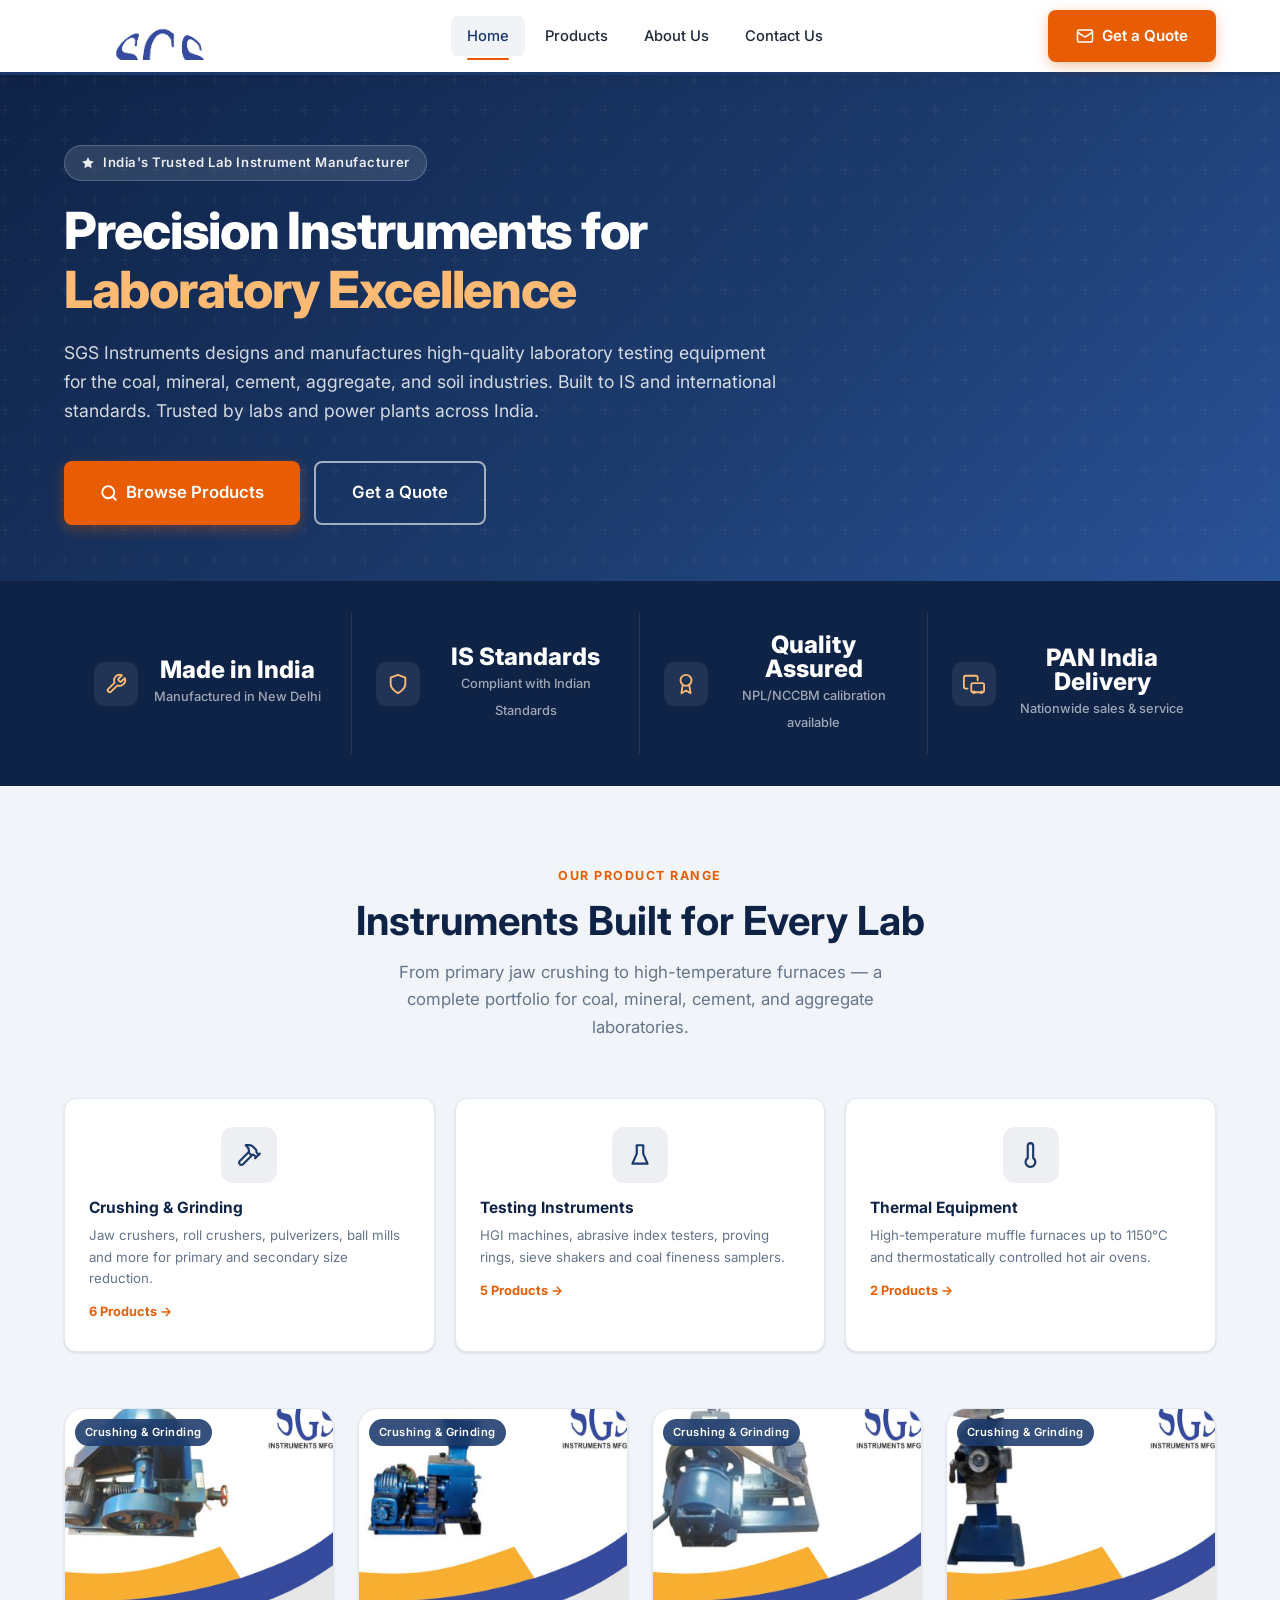
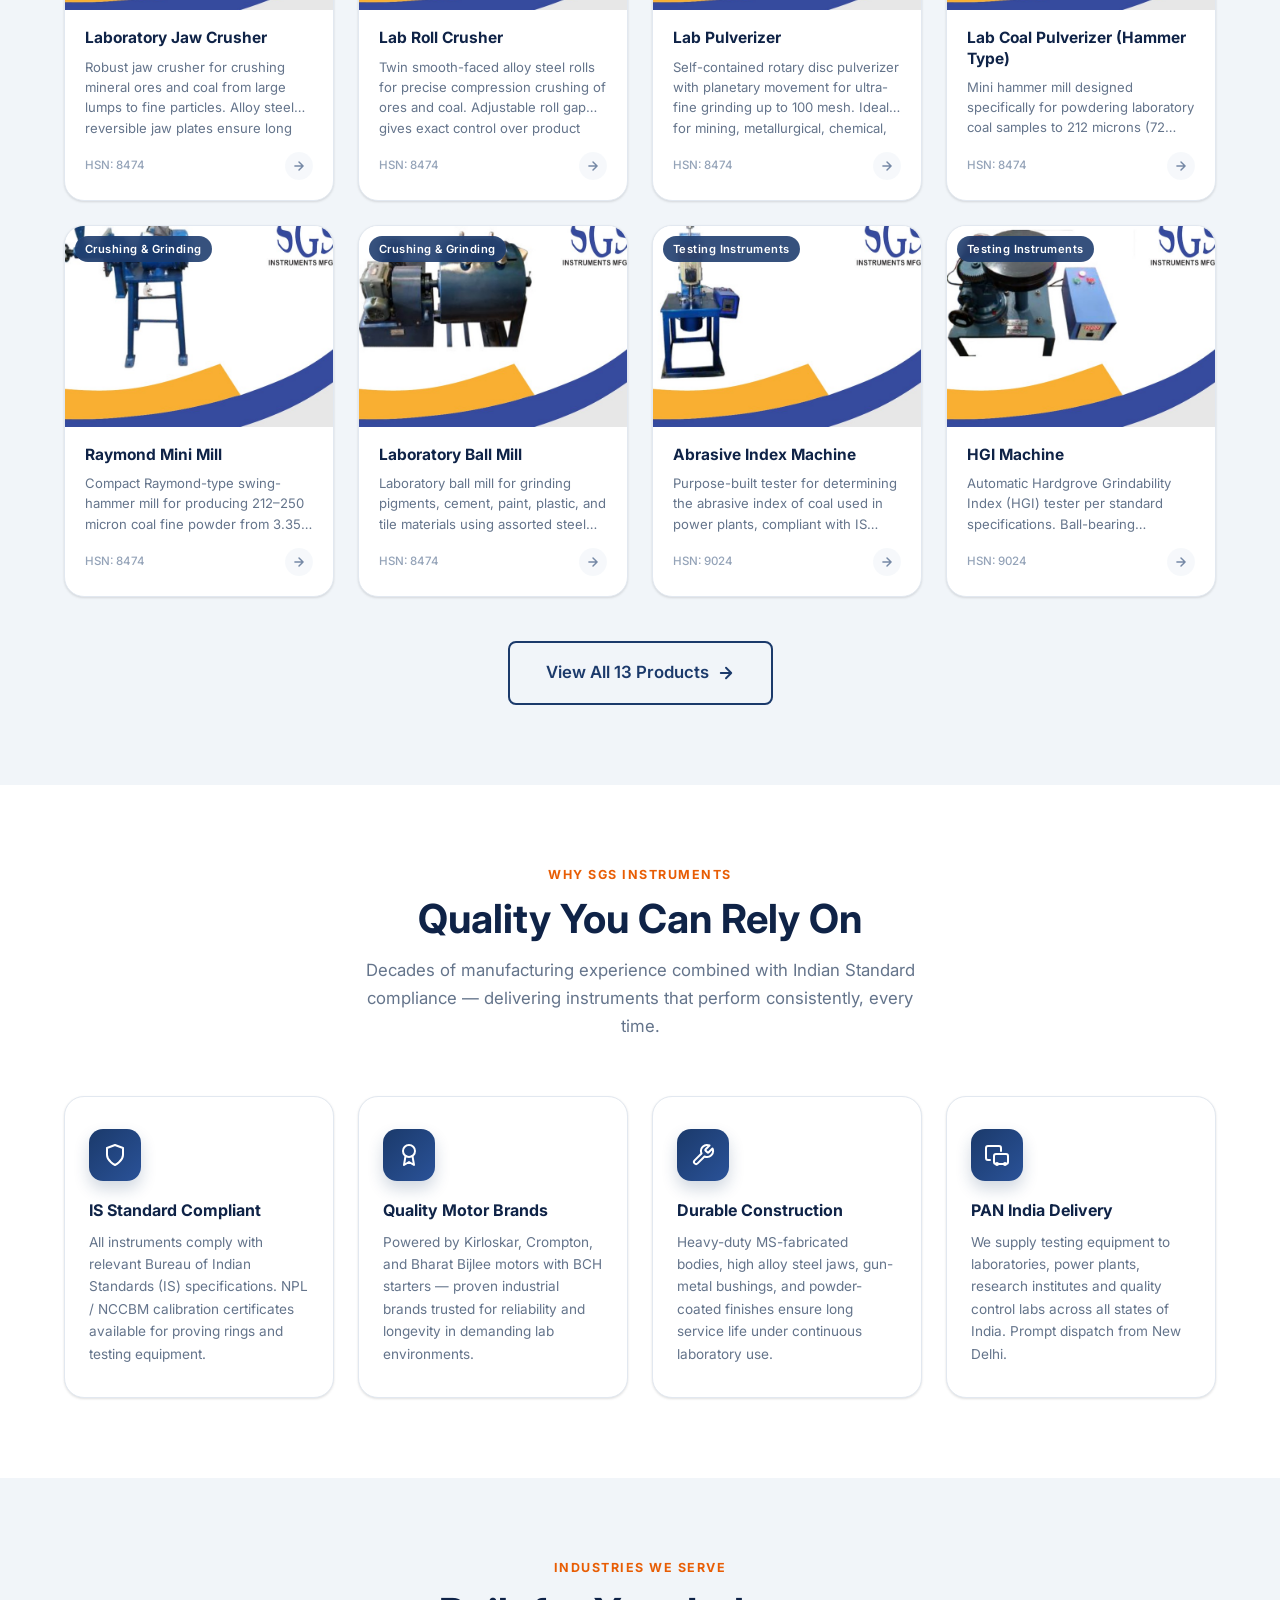
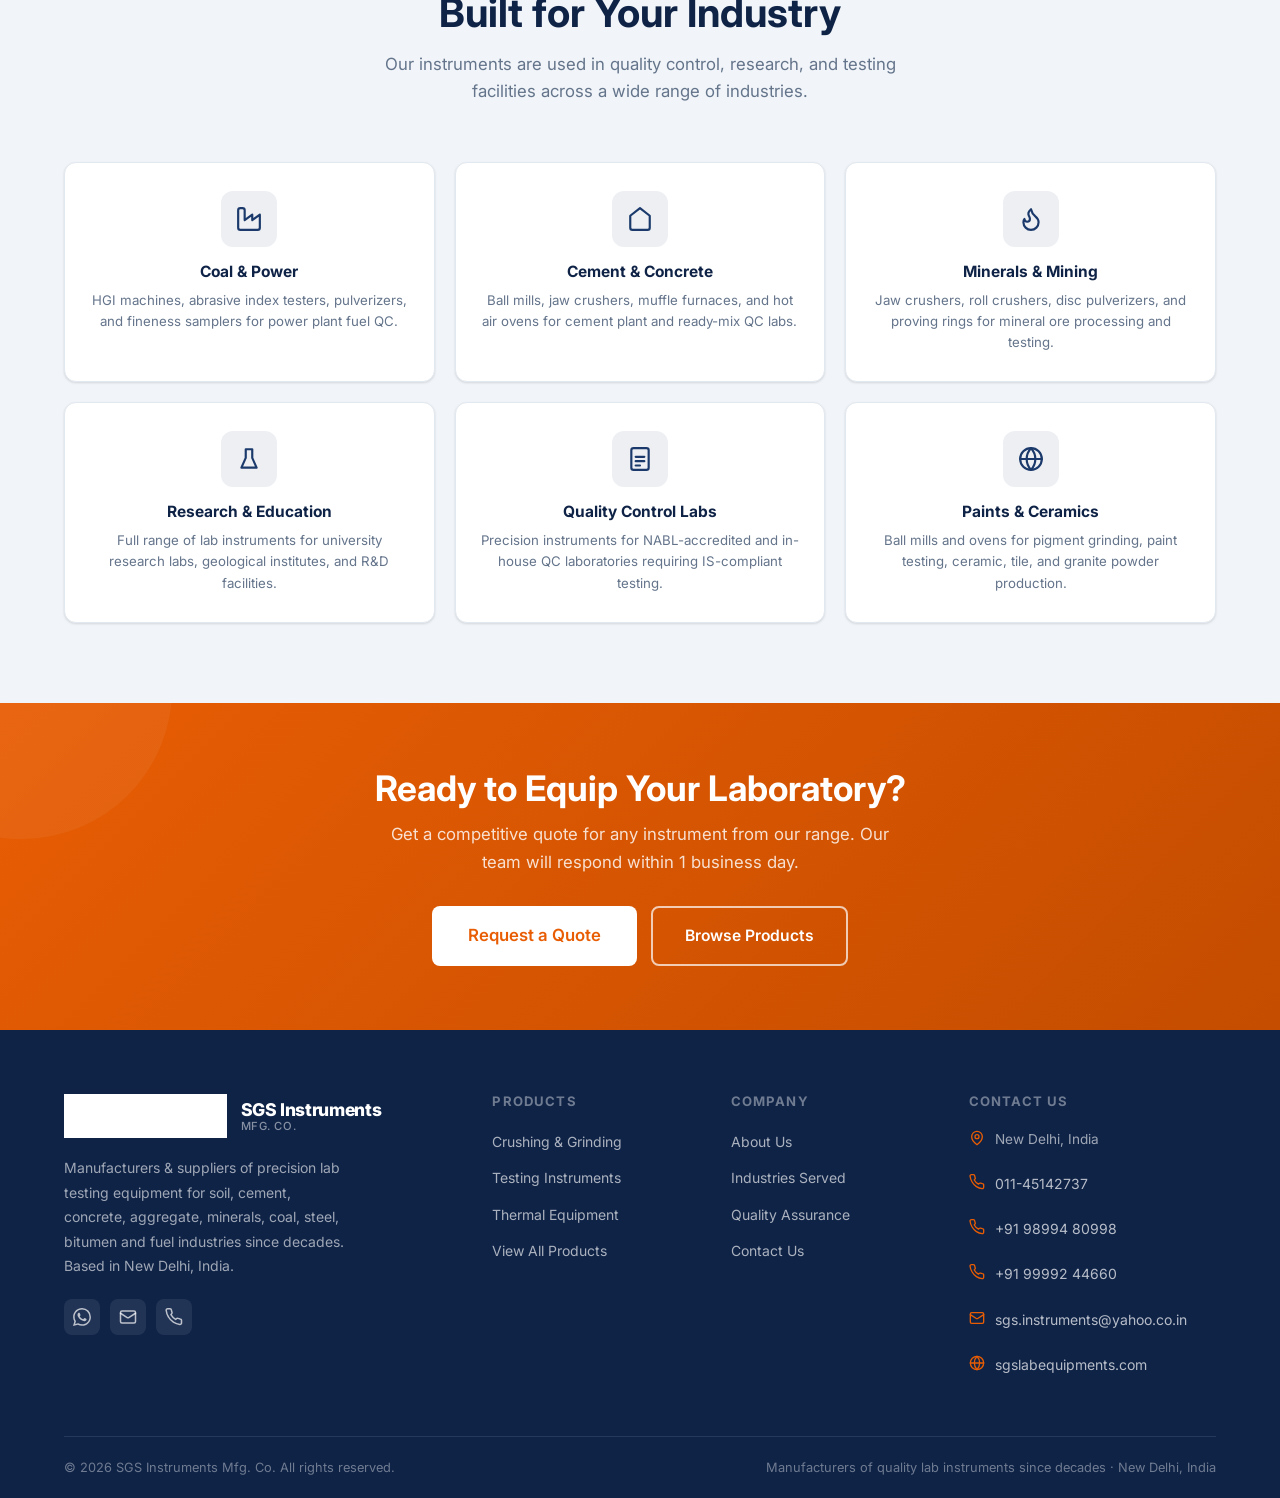
==== commit b1f60a29: "Remove logo text, fix mobile menu dropdown clipped by overflow hidden" ====
--- a/index.html
+++ b/index.html
@@ -40,10 +40,6 @@
     <div class="header-inner">
       <a href="index.html" class="logo-wrap">
         <img src="images/sgs-logo.png" alt="SGS Instruments Logo" class="logo-img" onerror="this.style.display='none'">
-        <div class="logo-text">
-          <strong>SGS Instruments</strong>
-          <span>MFG. CO. — NEW DELHI</span>
-        </div>
       </a>
       <nav class="main-nav" id="main-nav">
         <a href="index.html">Home</a>
--- a/css/style.css
+++ b/css/style.css
@@ -140,14 +140,16 @@
   background: var(--white);
   box-shadow: 0 2px 16px rgba(0,0,0,0.07);
   border-bottom: 3px solid var(--primary);
+  width: 100%;
 }
 .header-inner {
   display: flex;
   align-items: center;
   justify-content: space-between;
   height: 72px;
-  gap: 32px;
-}
+  gap: 24px;
+}
+.logo-wrap { min-width: 0; }
 .logo-wrap {
   display: flex;
   align-items: center;
@@ -1171,6 +1173,10 @@
   nav.main-nav,
   .header-cta { display: none; }
   .nav-toggle { display: flex; }
+  .header-inner { gap: 0; }
+  .stats-grid { grid-template-columns: repeat(2, 1fr); }
+  .stat-box { padding: 16px 12px; gap: 10px; }
+  .manufacturing-range-grid { grid-template-columns: repeat(2, 1fr) !important; }
   .mobile-menu {
     display: none;
     position: absolute;
@@ -1209,4 +1215,8 @@
   .why-grid { grid-template-columns: 1fr; }
   .container { padding: 0 16px; }
   .contact-form-card { padding: 24px 20px; }
-}
+  .stats-grid { grid-template-columns: 1fr 1fr; }
+  .stat-box { padding: 12px 8px; gap: 8px; }
+  .stat-box .icon-wrap { width: 36px; height: 36px; }
+  .manufacturing-range-grid { grid-template-columns: 1fr !important; }
+}
